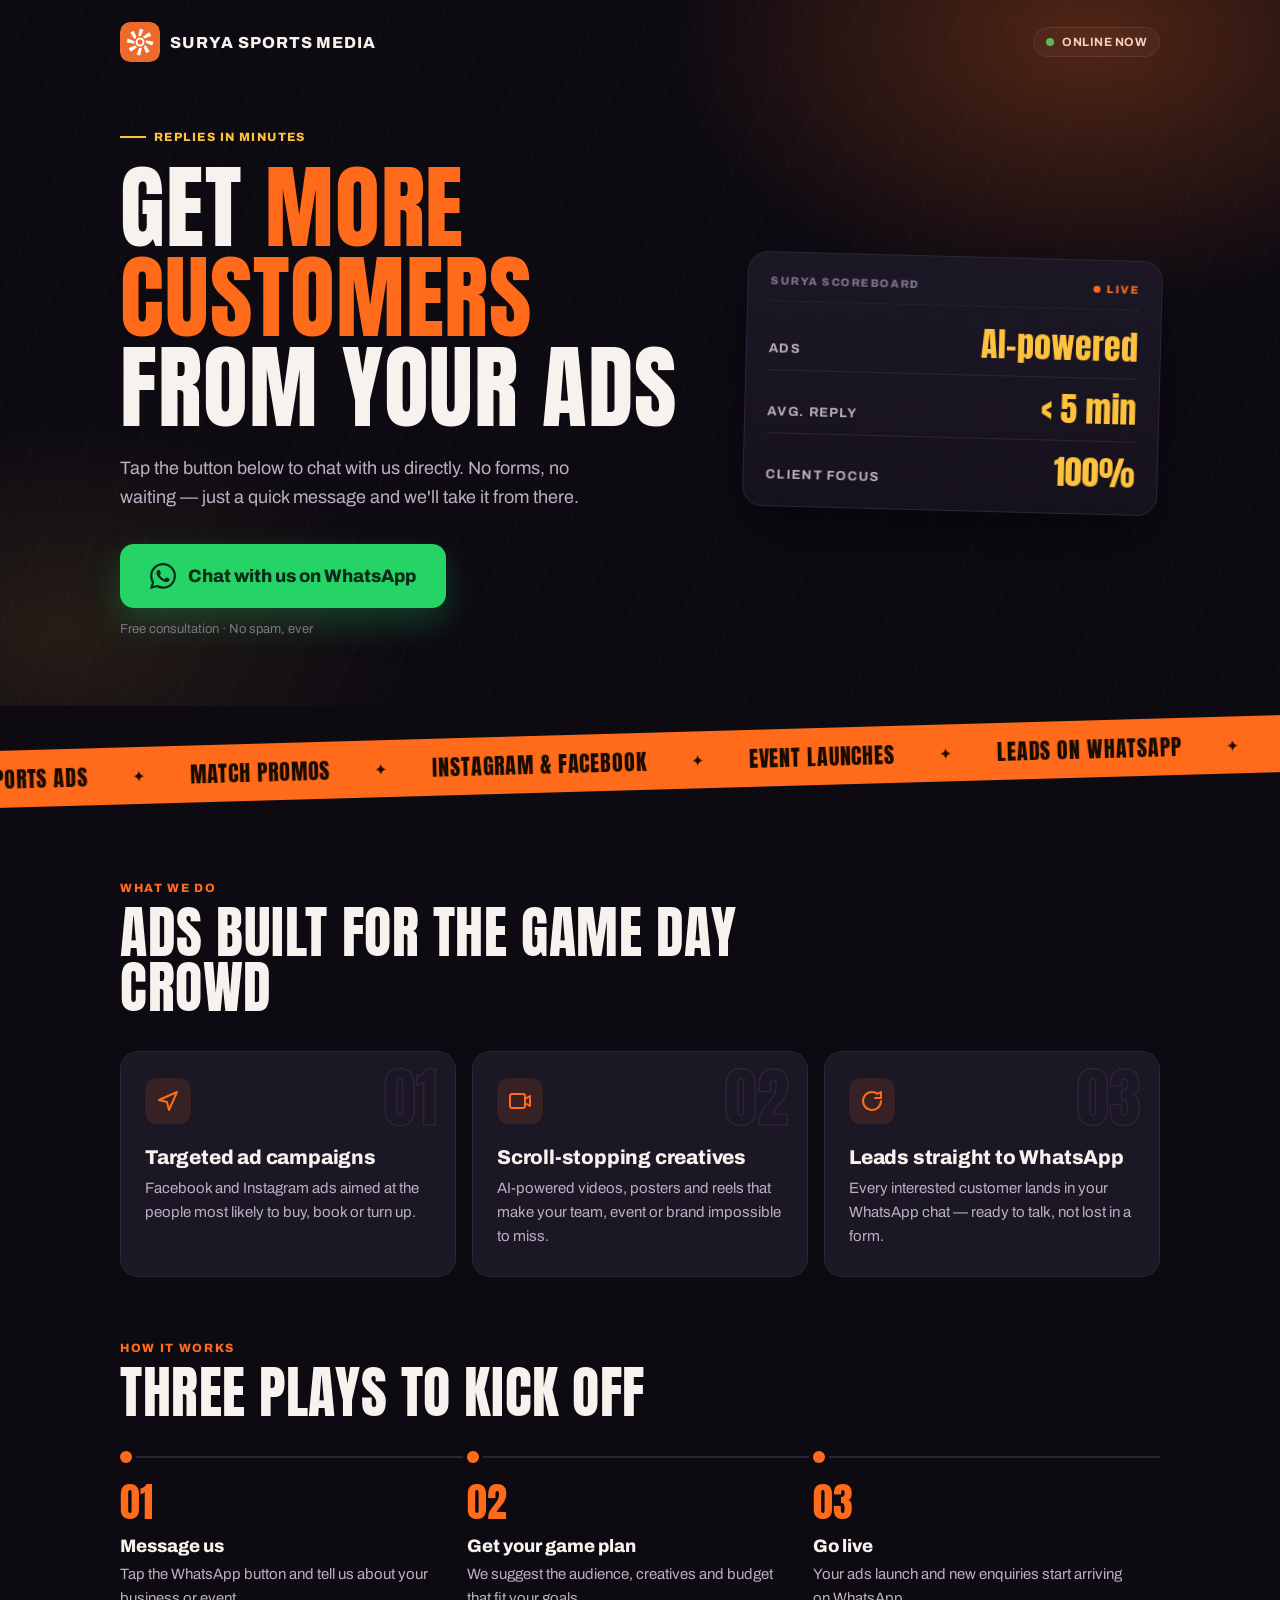
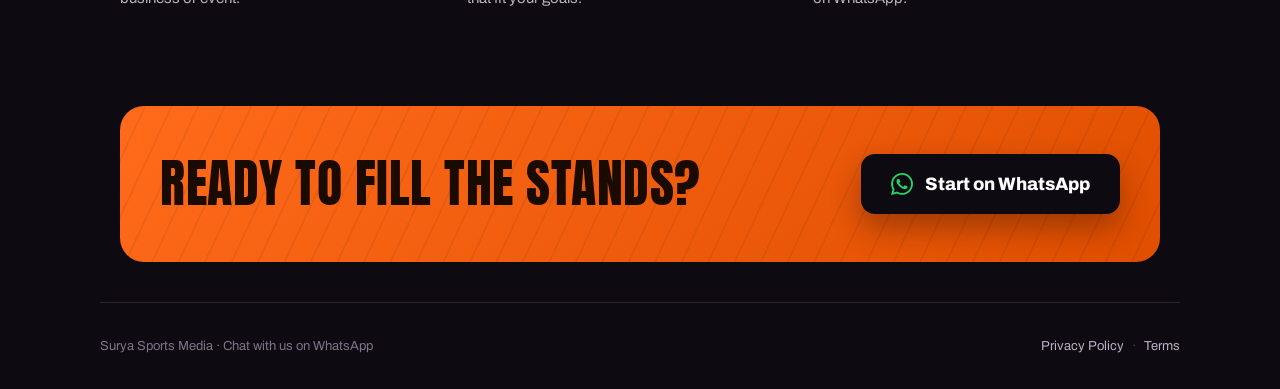
==== index.html @ 75f26e88 "uploading File" ====
<!DOCTYPE html>
<html lang="en">
<head>
<meta charset="utf-8">
<meta name="viewport" content="width=device-width, initial-scale=1, viewport-fit=cover">
<title>Surya Sports Media — Chat on WhatsApp</title>
<meta name="description" content="Message Surya Sports Media on WhatsApp for a free consultation. No forms, no waiting.">
<meta name="robots" content="index, follow">
<meta name="theme-color" content="#0d0a12">
<meta name="format-detection" content="telephone=no">

<!-- Open Graph / social preview (values are refreshed from config.js at runtime) -->
<meta property="og:type" content="website">
<meta property="og:site_name" content="Surya Sports Media">
<meta property="og:title" content="Surya Sports Media — Chat on WhatsApp">
<meta property="og:image" content="assets/og-image.png">
<meta property="og:description" content="Message Surya Sports Media on WhatsApp for a free consultation. No forms, no waiting.">
<meta name="twitter:card" content="summary_large_image">
<meta name="twitter:image" content="assets/og-image.png">

<link rel="icon" type="image/svg+xml" href="assets/surya-mark.svg">
<link rel="icon" type="image/png" href="assets/favicon.png">
<link rel="apple-touch-icon" href="assets/apple-touch-icon.png">

<link rel="preconnect" href="https://fonts.googleapis.com">
<link rel="preconnect" href="https://fonts.gstatic.com" crossorigin>
<link href="https://fonts.googleapis.com/css2?family=Anton&family=Archivo:wght@400;500;600;700;800&display=swap" rel="stylesheet">

<style>
  *, *::before, *::after { margin: 0; padding: 0; box-sizing: border-box; }

  :root {
    --sun:        #FF6B1A;
    --sun-deep:   #E04E00;
    --gold:       #FFC23D;
    --green:      #25D366;
    --green-deep: #128C4E;
    --bg:         #0d0a12;
    --bg-2:       #16121d;
    --card:       #1c1725;
    --line:       #2c2537;
    --text:       #F6F2EE;
    --text-soft:  #B9B0C2;
    --text-faint: #7d7488;
  }

  html { -webkit-text-size-adjust: 100%; scroll-behavior: smooth; }

  body {
    font-family: 'Archivo', system-ui, -apple-system, 'Segoe UI', sans-serif;
    -webkit-font-smoothing: antialiased;
    color: var(--text);
    background: var(--bg);
    overflow-x: clip;
  }

  [hidden] { display: none !important; }

  a { color: var(--sun); }

  .wrap { width: 100%; max-width: 1080px; margin: 0 auto; padding: 0 20px; }

  .display {
    font-family: 'Anton', 'Archivo', Impact, sans-serif;
    font-weight: 400;
    text-transform: uppercase;
    letter-spacing: 0.01em;
    line-height: 0.98;
  }

  /* ---------- header ---------- */

  .topbar {
    display: flex; align-items: center; justify-content: space-between; gap: 12px;
    padding-top: 22px; padding-bottom: 22px;
  }

  .brand { display: flex; align-items: center; gap: 10px; min-width: 0; }

  .brand-mark {
    width: 40px; height: 40px; flex: none;
    border-radius: 10px;
    background: linear-gradient(135deg, var(--sun), var(--sun-deep));
    display: flex; align-items: center; justify-content: center;
    color: #fff; font-weight: 800; font-size: 18px;
    overflow: hidden;
  }
  .brand-mark.has-logo { background: none; }
  .brand-mark img { width: 100%; height: 100%; display: block; }

  .brand-name {
    font-weight: 800; font-size: 16px; letter-spacing: 0.06em; text-transform: uppercase;
    overflow: hidden; text-overflow: ellipsis; white-space: nowrap;
  }

  .status-pill {
    flex: none;
    display: inline-flex; align-items: center; gap: 8px;
    font-size: 12px; font-weight: 700; letter-spacing: 0.04em; text-transform: uppercase;
    color: var(--text);
    border: 1px solid var(--line);
    background: var(--bg-2);
    padding: 7px 12px;
    border-radius: 999px;
  }

  .live-dot {
    width: 8px; height: 8px; border-radius: 50%;
    background: var(--green);
    box-shadow: 0 0 0 0 rgba(37,211,102,.6);
    animation: live 1.8s infinite;
  }

  /* ---------- hero ---------- */

  .hero {
    position: relative;
    padding: 40px 0 64px;
    isolation: isolate;
  }

  /* stadium-light glow + pitch lines */
  .hero::before {
    content: "";
    position: absolute; inset: -120px 0 0 0; z-index: -1;
    background:
      radial-gradient(600px 380px at 85% 10%, rgba(255,107,26,.28), transparent 70%),
      radial-gradient(500px 300px at 5% 90%, rgba(255,194,61,.10), transparent 70%),
      repeating-linear-gradient(115deg, transparent 0 46px, rgba(255,255,255,.025) 46px 47px);
  }

  .hero-grid {
    display: grid;
    grid-template-columns: 1.25fr 0.9fr;
    gap: 48px;
    align-items: center;
  }

  .hero-copy { animation: floatUp .5s ease both; }

  .badge {
    display: inline-flex; align-items: center; gap: 8px;
    font-size: 12px; font-weight: 800; letter-spacing: .12em; text-transform: uppercase;
    color: var(--gold);
    margin-bottom: 18px;
  }
  .badge::before { content: ""; width: 26px; height: 2px; background: var(--gold); }

  h1 {
    font-size: clamp(48px, 8.5vw, 92px);
    margin-bottom: 22px;
  }
  h1 .hl { color: var(--sun); }

  .sub {
    font-size: 18px; line-height: 1.6;
    color: var(--text-soft);
    max-width: 500px;
    margin-bottom: 32px;
    text-wrap: pretty;
  }

  /* ---------- CTA ---------- */

  .cta {
    display: inline-flex; align-items: center; justify-content: center; gap: 12px;
    background: var(--green);
    color: #062b16;
    font-family: inherit;
    font-size: 18px; font-weight: 800;
    padding: 19px 30px;
    border-radius: 14px;
    text-decoration: none;
    cursor: pointer;
    box-shadow: 0 14px 34px rgba(37,211,102,.25);
    transition: transform .15s ease, box-shadow .15s ease, background .15s ease;
  }
  .cta svg path { fill: #062b16; }
  .cta:hover  { color: #062b16; background: #3ee07a; transform: translateY(-2px); box-shadow: 0 18px 40px rgba(37,211,102,.35); }
  .cta:active { transform: translateY(0) scale(.99); }
  .cta:focus-visible { outline: 3px solid var(--gold); outline-offset: 3px; }
  .cta svg { flex: none; }

  .note {
    font-size: 13px; color: var(--text-faint);
    margin-top: 14px; min-height: 20px;
  }
  .note.is-active { color: var(--green); font-weight: 700; }

  .fallback {
    font-size: 13px; font-weight: 600; color: var(--text-soft);
    margin-top: 8px; display: none;
  }
  .fallback.is-visible { display: block; animation: floatUp .35s ease both; }

  /* ---------- scoreboard (trust row) ---------- */

  .scoreboard {
    background: linear-gradient(180deg, var(--card), var(--bg-2));
    border: 1px solid var(--line);
    border-radius: 20px;
    padding: 22px;
    box-shadow: 0 30px 60px rgba(0,0,0,.45);
    transform: rotate(1.5deg);
    animation: floatUp .6s .1s ease both;
  }

  .scoreboard-head {
    display: flex; justify-content: space-between; align-items: center;
    font-size: 11px; font-weight: 800; letter-spacing: .14em; text-transform: uppercase;
    color: var(--text-faint);
    padding-bottom: 14px; margin-bottom: 6px;
    border-bottom: 1px dashed var(--line);
  }
  .scoreboard-head .live { color: var(--sun); display: inline-flex; align-items: center; gap: 6px; }
  .scoreboard-head .live::before {
    content: ""; width: 7px; height: 7px; border-radius: 50%; background: var(--sun);
    animation: blink 1.2s steps(2) infinite;
  }

  .trust > div {
    display: flex; align-items: baseline; justify-content: space-between; gap: 16px;
    padding: 14px 0;
    border-bottom: 1px solid var(--line);
  }
  .trust > div:last-child { border-bottom: 0; padding-bottom: 2px; }

  .stat-value {
    order: 2;
    font-family: 'Anton', Impact, sans-serif;
    font-size: 34px; line-height: 1;
    color: var(--gold);
    font-variant-numeric: tabular-nums;
  }
  .stat-label {
    order: 1;
    font-size: 13px; font-weight: 700; letter-spacing: .1em; text-transform: uppercase;
    color: var(--text-soft);
  }

  /* ---------- ticker ---------- */

  .ticker-wrap { overflow: hidden; padding: 24px 0; }

  .ticker {
    background: var(--sun);
    color: #1a0b00;
    transform: rotate(-1.6deg);
    margin: 0 -40px;
    overflow: hidden;
    border-top: 3px solid var(--bg);
    border-bottom: 3px solid var(--bg);
  }
  .ticker-track {
    display: flex; width: max-content;
    animation: ticker 26s linear infinite;
  }
  .ticker span {
    font-family: 'Anton', Impact, sans-serif;
    font-size: 22px; text-transform: uppercase; letter-spacing: .04em;
    padding: 12px 22px;
    white-space: nowrap;
  }
  .ticker span::after { content: "✦"; margin-left: 44px; font-size: 16px; vertical-align: 3px; }

  /* ---------- sections ---------- */

  .section { padding: 64px 0 0; }

  .eyebrow {
    font-size: 12px; font-weight: 800; letter-spacing: .14em; text-transform: uppercase;
    color: var(--sun);
    margin-bottom: 10px;
  }

  .section h2 { font-size: clamp(36px, 5.5vw, 56px); margin-bottom: 36px; max-width: 700px; }

  .cards {
    display: grid; grid-template-columns: repeat(3, 1fr); gap: 16px;
  }

  .card {
    position: relative;
    background: var(--card);
    border: 1px solid var(--line);
    border-radius: 18px;
    padding: 26px 24px 28px;
    overflow: hidden;
    transition: border-color .2s ease, transform .2s ease;
  }
  .card:hover { border-color: var(--sun); transform: translateY(-3px); }

  .card-num {
    font-family: 'Anton', Impact, sans-serif;
    font-size: 64px; line-height: 1;
    color: transparent;
    -webkit-text-stroke: 1.5px var(--line);
    position: absolute; right: 18px; top: 14px;
  }

  .card-icon {
    width: 46px; height: 46px; border-radius: 12px;
    background: rgba(255,107,26,.12);
    color: var(--sun);
    display: flex; align-items: center; justify-content: center;
    margin-bottom: 22px;
  }

  .card h3 { font-size: 20px; font-weight: 800; margin-bottom: 8px; letter-spacing: -.01em; }
  .card p  { font-size: 15px; line-height: 1.6; color: var(--text-soft); }

  /* steps */

  .steps {
    display: grid; grid-template-columns: repeat(3, 1fr);
    counter-reset: step;
    border-top: 2px solid var(--line);
  }
  .step { padding: 24px 24px 0 0; position: relative; }
  .step::before {
    counter-increment: step;
    content: counter(step, decimal-leading-zero);
    display: block;
    font-family: 'Anton', Impact, sans-serif;
    font-size: 40px; color: var(--sun); line-height: 1;
    margin-bottom: 14px;
  }
  .step::after {
    content: ""; position: absolute; top: -7px; left: 0;
    width: 12px; height: 12px; border-radius: 50%;
    background: var(--sun); box-shadow: 0 0 0 4px var(--bg);
  }
  .step h3 { font-size: 18px; font-weight: 800; margin-bottom: 6px; }
  .step p  { font-size: 15px; line-height: 1.6; color: var(--text-soft); }

  /* final CTA band */

  .final {
    margin-top: 96px;
    background:
      repeating-linear-gradient(115deg, transparent 0 22px, rgba(0,0,0,.06) 22px 24px),
      linear-gradient(135deg, var(--sun), var(--sun-deep));
    border-radius: 24px;
    padding: 48px 40px;
    display: flex; align-items: center; justify-content: space-between; gap: 28px;
    flex-wrap: wrap;
    color: #1a0b00;
  }
  .final h2 { font-size: clamp(34px, 5vw, 52px); margin: 0; max-width: 560px; }
  .final .cta { background: #0d0a12; color: #fff; box-shadow: 0 14px 30px rgba(0,0,0,.3); }
  .final .cta svg path { fill: var(--green); }
  .final .cta:hover { background: #1f1828; color: #fff; }

  /* ---------- footer ---------- */

  .footer {
    padding: 36px 0 calc(36px + env(safe-area-inset-bottom));
    margin-top: 40px;
    font-size: 13px; color: var(--text-faint);
    display: flex; justify-content: space-between; gap: 12px; flex-wrap: wrap;
    border-top: 1px solid var(--line);
  }
  .footer a { color: var(--text-soft); text-decoration: none; }
  .footer a:hover { color: var(--sun); text-decoration: underline; }
  .footer .sep { opacity: .5; margin: 0 8px; }

  /* ---------- motion ---------- */

  @keyframes live {
    0%   { box-shadow: 0 0 0 0 rgba(37,211,102,.6); }
    70%  { box-shadow: 0 0 0 8px rgba(37,211,102,0); }
    100% { box-shadow: 0 0 0 0 rgba(37,211,102,0); }
  }
  @keyframes blink { 50% { opacity: 0; } }
  @keyframes ticker { to { transform: translateX(-50%); } }
  @keyframes floatUp {
    from { opacity: 0; transform: translateY(14px); }
    to   { opacity: 1; }
  }

  @media (prefers-reduced-motion: reduce) {
    *, *::before, *::after {
      animation-duration: .001ms !important;
      animation-iteration-count: 1 !important;
      transition-duration: .001ms !important;
    }
  }

  /* ---------- responsive ---------- */

  @media (max-width: 860px) {
    .hero-grid { grid-template-columns: 1fr; gap: 40px; }
    .scoreboard { transform: none; }
    .cards, .steps { grid-template-columns: 1fr; }
    .steps { border-top: 0; border-left: 2px solid var(--line); padding-left: 22px; }
    .step { padding: 0 0 28px; }
    .step::after { top: 6px; left: -29px; }
    .final { padding: 36px 24px; }
  }

  @media (max-width: 480px) {
    .hero { padding-top: 20px; }
    .sub { font-size: 16px; }
    .cta { width: 100%; font-size: 17px; padding: 18px 20px; }
    .status-pill .pill-text { display: none; }
    .section { padding-top: 64px; }
  }
</style>

<script src="config.js"></script>
<!-- Meta Pixel Code -->
<script>
!function(f,b,e,v,n,t,s)
{if(f.fbq)return;n=f.fbq=function(){n.callMethod?
n.callMethod.apply(n,arguments):n.queue.push(arguments)};
if(!f._fbq)f._fbq=n;n.push=n;n.loaded=!0;n.version='2.0';
n.queue=[];t=b.createElement(e);t.async=!0;
t.src=v;s=b.getElementsByTagName(e)[0];
s.parentNode.insertBefore(t,s)}(window, document,'script',
'https://connect.facebook.net/en_US/fbevents.js');
fbq('init', '1594994882106538');
fbq('track', 'PageView');

// Subscribe — fired when the visitor taps a WhatsApp button (once per visit)
var subscribeTracked = false;
document.addEventListener('click', function (e) {
  if (!subscribeTracked && e.target.closest && e.target.closest('[data-wa-cta]')) {
    subscribeTracked = true;
    fbq('track', 'Subscribe');
  }
});
</script>
<noscript><img height="1" width="1" style="display:none"
src="https://www.facebook.com/tr?id=1594994882106538&ev=PageView&noscript=1"
/></noscript>
<!-- End Meta Pixel Code -->
</head>

<body>

<header class="wrap topbar">
  <div class="brand">
    <div class="brand-mark" id="brandMark" aria-hidden="true">S</div>
    <span class="brand-name" id="brandName">Surya Sports Media</span>
  </div>
  <span class="status-pill"><span class="live-dot" aria-hidden="true"></span><span class="pill-text" id="onlineLabel">Online now</span></span>
</header>

<main>

  <section class="hero">
    <div class="wrap hero-grid">

      <div class="hero-copy">
        <div class="badge" id="badge">Replies in minutes</div>

        <h1 class="display" id="headline">Get more customers from your ads</h1>

        <p class="sub" id="subheadline">
          Tap the button below to chat with us directly. No forms, no waiting — just a quick message and we'll take it from there.
        </p>

        <a class="cta" id="cta" data-wa-cta href="#" rel="noopener nofollow" aria-label="Chat with us on WhatsApp">
          <svg width="26" height="26" viewBox="0 0 24 24" fill="#fff" aria-hidden="true" focusable="false"><path d="M17.472 14.382c-.297-.149-1.758-.867-2.03-.967-.273-.099-.471-.148-.67.15-.197.297-.767.966-.94 1.164-.173.199-.347.223-.644.075-.297-.15-1.255-.463-2.39-1.475-.883-.788-1.48-1.761-1.653-2.059-.173-.297-.018-.458.13-.606.134-.133.298-.347.446-.52.149-.174.198-.298.298-.497.099-.198.05-.371-.025-.52-.075-.149-.669-1.612-.916-2.207-.242-.579-.487-.5-.669-.51l-.57-.01c-.198 0-.52.074-.792.372-.272.297-1.04 1.016-1.04 2.479 0 1.462 1.065 2.875 1.213 3.074.149.198 2.096 3.2 5.077 4.487.709.306 1.262.489 1.694.625.712.227 1.36.195 1.872.118.571-.085 1.758-.719 2.006-1.413.248-.694.248-1.289.173-1.413-.074-.124-.272-.198-.57-.347m-5.421 7.403h-.004a9.87 9.87 0 01-5.031-1.378l-.361-.214-3.741.982.998-3.648-.235-.374a9.86 9.86 0 01-1.51-5.26c.001-5.45 4.436-9.884 9.888-9.884 2.64 0 5.122 1.03 6.988 2.898a9.825 9.825 0 012.893 6.994c-.003 5.45-4.437 9.884-9.885 9.884m8.413-18.297A11.815 11.815 0 0012.05 0C5.495 0 .16 5.335.157 11.892c0 2.096.547 4.142 1.588 5.945L.057 24l6.305-1.654a11.882 11.882 0 005.683 1.448h.005c6.554 0 11.89-5.335 11.893-11.893a11.821 11.821 0 00-3.48-8.413Z"/></svg>
          <span id="buttonLabel">Chat with us on WhatsApp</span>
        </a>

        <p class="note" id="note" role="status" aria-live="polite">Free consultation · No spam, ever</p>
        <p class="fallback" id="fallback">Didn't open automatically? Tap the button above.</p>
      </div>

      <aside class="scoreboard" aria-label="Why teams choose us">
        <div class="scoreboard-head"><span>Surya Scoreboard</span><span class="live">Live</span></div>
        <div class="trust" id="trust" hidden></div>
      </aside>

    </div>
  </section>

  <div class="ticker-wrap" aria-hidden="true"><div class="ticker"><div class="ticker-track"><span>Sports ads</span><span>Match promos</span><span>Instagram &amp; Facebook</span><span>Event launches</span><span>Leads on WhatsApp</span><span>AI-powered creatives</span><span>Sports ads</span><span>Match promos</span><span>Instagram &amp; Facebook</span><span>Event launches</span><span>Leads on WhatsApp</span><span>AI-powered creatives</span></div></div></div>

  <section class="section">
    <div class="wrap">
      <p class="eyebrow">What we do</p>
      <h2 class="display">Ads built for the game day crowd</h2>

      <div class="cards">
        <article class="card">
          <span class="card-num" aria-hidden="true">01</span>
          <div class="card-icon"><svg width="24" height="24" viewBox="0 0 24 24" fill="none" stroke="currentColor" stroke-width="2" stroke-linecap="round" stroke-linejoin="round" aria-hidden="true"><path d="M3 11l18-8-8 18-2-8-8-2z"/></svg></div>
          <h3>Targeted ad campaigns</h3>
          <p>Facebook and Instagram ads aimed at the people most likely to buy, book or turn up.</p>
        </article>
        <article class="card">
          <span class="card-num" aria-hidden="true">02</span>
          <div class="card-icon"><svg width="24" height="24" viewBox="0 0 24 24" fill="none" stroke="currentColor" stroke-width="2" stroke-linecap="round" stroke-linejoin="round" aria-hidden="true"><rect x="2" y="5" width="15" height="14" rx="2"/><path d="M17 10l5-3v10l-5-3z"/></svg></div>
          <h3>Scroll-stopping creatives</h3>
          <p>AI-powered videos, posters and reels that make your team, event or brand impossible to miss.</p>
        </article>
        <article class="card">
          <span class="card-num" aria-hidden="true">03</span>
          <div class="card-icon"><svg width="24" height="24" viewBox="0 0 24 24" fill="none" stroke="currentColor" stroke-width="2" stroke-linecap="round" stroke-linejoin="round" aria-hidden="true"><path d="M21 12a9 9 0 1 1-3.5-7.1L21 3v6h-6"/></svg></div>
          <h3>Leads straight to WhatsApp</h3>
          <p>Every interested customer lands in your WhatsApp chat — ready to talk, not lost in a form.</p>
        </article>
      </div>
    </div>
  </section>

  <section class="section">
    <div class="wrap">
      <p class="eyebrow">How it works</p>
      <h2 class="display">Three plays to kick off</h2>

      <div class="steps">
        <div class="step">
          <h3>Message us</h3>
          <p>Tap the WhatsApp button and tell us about your business or event.</p>
        </div>
        <div class="step">
          <h3>Get your game plan</h3>
          <p>We suggest the audience, creatives and budget that fit your goals.</p>
        </div>
        <div class="step">
          <h3>Go live</h3>
          <p>Your ads launch and new enquiries start arriving on WhatsApp.</p>
        </div>
      </div>

      <div class="final">
        <h2 class="display">Ready to fill the stands?</h2>
        <a class="cta" data-wa-cta href="#" rel="noopener nofollow" aria-label="Chat with us on WhatsApp">
          <svg width="22" height="22" viewBox="0 0 24 24" fill="#fff" aria-hidden="true" focusable="false"><path d="M17.472 14.382c-.297-.149-1.758-.867-2.03-.967-.273-.099-.471-.148-.67.15-.197.297-.767.966-.94 1.164-.173.199-.347.223-.644.075-.297-.15-1.255-.463-2.39-1.475-.883-.788-1.48-1.761-1.653-2.059-.173-.297-.018-.458.13-.606.134-.133.298-.347.446-.52.149-.174.198-.298.298-.497.099-.198.05-.371-.025-.52-.075-.149-.669-1.612-.916-2.207-.242-.579-.487-.5-.669-.51l-.57-.01c-.198 0-.52.074-.792.372-.272.297-1.04 1.016-1.04 2.479 0 1.462 1.065 2.875 1.213 3.074.149.198 2.096 3.2 5.077 4.487.709.306 1.262.489 1.694.625.712.227 1.36.195 1.872.118.571-.085 1.758-.719 2.006-1.413.248-.694.248-1.289.173-1.413-.074-.124-.272-.198-.57-.347m-5.421 7.403h-.004a9.87 9.87 0 01-5.031-1.378l-.361-.214-3.741.982.998-3.648-.235-.374a9.86 9.86 0 01-1.51-5.26c.001-5.45 4.436-9.884 9.888-9.884 2.64 0 5.122 1.03 6.988 2.898a9.825 9.825 0 012.893 6.994c-.003 5.45-4.437 9.884-9.885 9.884m8.413-18.297A11.815 11.815 0 0012.05 0C5.495 0 .16 5.335.157 11.892c0 2.096.547 4.142 1.588 5.945L.057 24l6.305-1.654a11.882 11.882 0 005.683 1.448h.005c6.554 0 11.89-5.335 11.893-11.893a11.821 11.821 0 00-3.48-8.413Z"/></svg>
          <span>Start on WhatsApp</span>
        </a>
      </div>
    </div>
  </section>

</main>

<footer class="wrap footer">
  <span><span id="footerBrand">Surya Sports Media</span> · <span id="footerNote">Chat with us on WhatsApp</span></span>
  <span>
    <a id="privacyLink" href="privacy.html">Privacy Policy</a><span class="sep">·</span><a id="termsLink" href="terms.html">Terms</a>
  </span>
</footer>

<script src="app.js"></script>
</body>
</html>
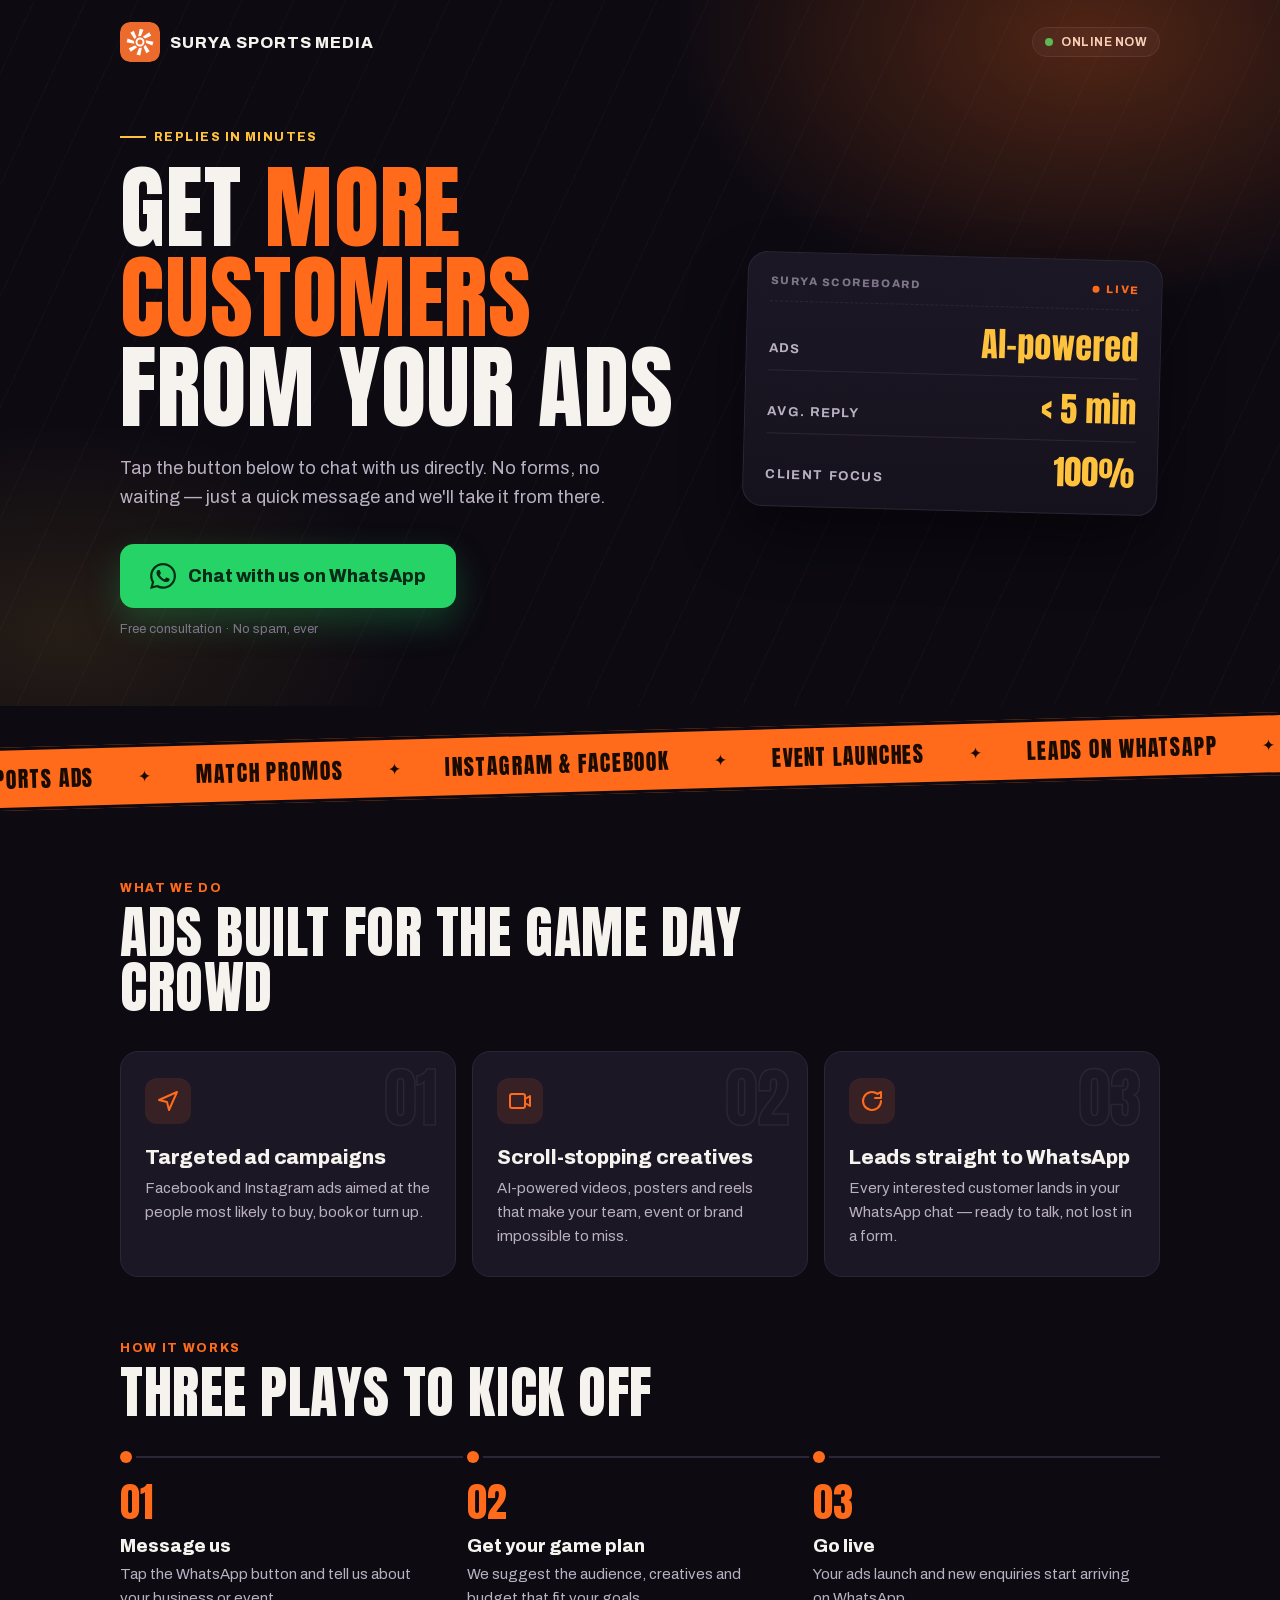
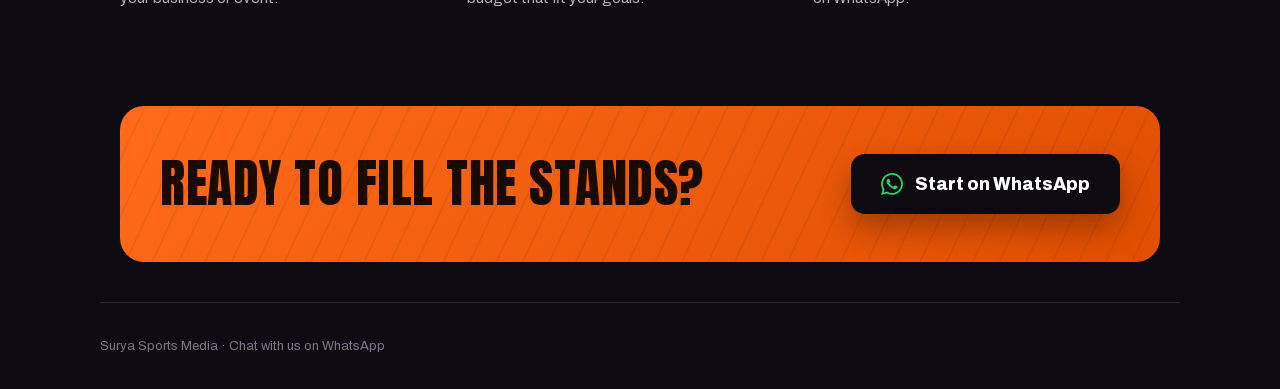
==== commit abca3805: "Rebuild Everything" ====
--- a/index.html
+++ b/index.html
@@ -9,7 +9,7 @@
 <meta name="theme-color" content="#0d0a12">
 <meta name="format-detection" content="telephone=no">
 
-<!-- Open Graph / social preview (values are refreshed from config.js at runtime) -->
+<!-- Open Graph / social preview -->
 <meta property="og:type" content="website">
 <meta property="og:site_name" content="Surya Sports Media">
 <meta property="og:title" content="Surya Sports Media — Chat on WhatsApp">
@@ -22,11 +22,28 @@
 <link rel="icon" type="image/png" href="assets/favicon.png">
 <link rel="apple-touch-icon" href="assets/apple-touch-icon.png">
 
-<link rel="preconnect" href="https://fonts.googleapis.com">
-<link rel="preconnect" href="https://fonts.gstatic.com" crossorigin>
-<link href="https://fonts.googleapis.com/css2?family=Anton&family=Archivo:wght@400;500;600;700;800&display=swap" rel="stylesheet">
+<!-- Fonts are served from this site (not Google Fonts) so nothing on another
+     domain holds up the first paint on slow mobile connections. -->
+<link rel="preload" href="assets/fonts/anton-latin.woff2" as="font" type="font/woff2" crossorigin>
+<link rel="preload" href="assets/fonts/archivo-latin.woff2" as="font" type="font/woff2" crossorigin>
+<link rel="preconnect" href="https://connect.facebook.net">
 
 <style>
+  @font-face {
+    font-family: 'Anton';
+    font-style: normal;
+    font-weight: 400;
+    font-display: swap;
+    src: url(assets/fonts/anton-latin.woff2) format('woff2');
+  }
+  @font-face {
+    font-family: 'Archivo';
+    font-style: normal;
+    font-weight: 400 800;
+    font-display: swap;
+    src: url(assets/fonts/archivo-latin.woff2) format('woff2');
+  }
+
   *, *::before, *::after { margin: 0; padding: 0; box-sizing: border-box; }
 
   :root {
@@ -80,13 +97,8 @@
   .brand-mark {
     width: 40px; height: 40px; flex: none;
     border-radius: 10px;
-    background: linear-gradient(135deg, var(--sun), var(--sun-deep));
-    display: flex; align-items: center; justify-content: center;
-    color: #fff; font-weight: 800; font-size: 18px;
-    overflow: hidden;
-  }
-  .brand-mark.has-logo { background: none; }
-  .brand-mark img { width: 100%; height: 100%; display: block; }
+    display: block;
+  }
 
   .brand-name {
     font-weight: 800; font-size: 16px; letter-spacing: 0.06em; text-transform: uppercase;
@@ -135,8 +147,6 @@
     gap: 48px;
     align-items: center;
   }
-
-  .hero-copy { animation: floatUp .5s ease both; }
 
   .badge {
     display: inline-flex; align-items: center; gap: 8px;
@@ -187,12 +197,6 @@
   }
   .note.is-active { color: var(--green); font-weight: 700; }
 
-  .fallback {
-    font-size: 13px; font-weight: 600; color: var(--text-soft);
-    margin-top: 8px; display: none;
-  }
-  .fallback.is-visible { display: block; animation: floatUp .35s ease both; }
-
   /* ---------- scoreboard (trust row) ---------- */
 
   .scoreboard {
@@ -202,7 +206,6 @@
     padding: 22px;
     box-shadow: 0 30px 60px rgba(0,0,0,.45);
     transform: rotate(1.5deg);
-    animation: floatUp .6s .1s ease both;
   }
 
   .scoreboard-head {
@@ -360,9 +363,6 @@
     display: flex; justify-content: space-between; gap: 12px; flex-wrap: wrap;
     border-top: 1px solid var(--line);
   }
-  .footer a { color: var(--text-soft); text-decoration: none; }
-  .footer a:hover { color: var(--sun); text-decoration: underline; }
-  .footer .sep { opacity: .5; margin: 0 8px; }
 
   /* ---------- motion ---------- */
 
@@ -373,10 +373,6 @@
   }
   @keyframes blink { 50% { opacity: 0; } }
   @keyframes ticker { to { transform: translateX(-50%); } }
-  @keyframes floatUp {
-    from { opacity: 0; transform: translateY(14px); }
-    to   { opacity: 1; }
-  }
 
   @media (prefers-reduced-motion: reduce) {
     *, *::before, *::after {
@@ -407,7 +403,6 @@
   }
 </style>
 
-<script src="config.js"></script>
 <!-- Meta Pixel Code -->
 <script>
 !function(f,b,e,v,n,t,s)
@@ -420,15 +415,7 @@
 'https://connect.facebook.net/en_US/fbevents.js');
 fbq('init', '1594994882106538');
 fbq('track', 'PageView');
-
-// Subscribe — fired when the visitor taps a WhatsApp button (once per visit)
-var subscribeTracked = false;
-document.addEventListener('click', function (e) {
-  if (!subscribeTracked && e.target.closest && e.target.closest('[data-wa-cta]')) {
-    subscribeTracked = true;
-    fbq('track', 'Subscribe');
-  }
-});
+// Subscribe is fired when a WhatsApp button is tapped (script at the bottom)
 </script>
 <noscript><img height="1" width="1" style="display:none"
 src="https://www.facebook.com/tr?id=1594994882106538&ev=PageView&noscript=1"
@@ -440,10 +427,10 @@
 
 <header class="wrap topbar">
   <div class="brand">
-    <div class="brand-mark" id="brandMark" aria-hidden="true">S</div>
-    <span class="brand-name" id="brandName">Surya Sports Media</span>
+    <img class="brand-mark" src="assets/surya-mark.svg" alt="" width="40" height="40">
+    <span class="brand-name">Surya Sports Media</span>
   </div>
-  <span class="status-pill"><span class="live-dot" aria-hidden="true"></span><span class="pill-text" id="onlineLabel">Online now</span></span>
+  <span class="status-pill"><span class="live-dot" aria-hidden="true"></span><span class="pill-text">Online now</span></span>
 </header>
 
 <main>
@@ -452,26 +439,29 @@
     <div class="wrap hero-grid">
 
       <div class="hero-copy">
-        <div class="badge" id="badge">Replies in minutes</div>
-
-        <h1 class="display" id="headline">Get more customers from your ads</h1>
-
-        <p class="sub" id="subheadline">
+        <div class="badge">Replies in minutes</div>
+
+        <h1 class="display">Get <span class="hl">more customers</span> from your ads</h1>
+
+        <p class="sub">
           Tap the button below to chat with us directly. No forms, no waiting — just a quick message and we'll take it from there.
         </p>
 
-        <a class="cta" id="cta" data-wa-cta href="#" rel="noopener nofollow" aria-label="Chat with us on WhatsApp">
+        <a class="cta" data-wa-cta href="https://wa.me/919423576797?text=Hi%20Surya%20Sports%20Media!%20I%20saw%20your%20ad%20and%20I%27m%20interested.%20Please%20share%20the%20details." rel="nofollow" aria-label="Chat with us on WhatsApp — opens WhatsApp">
           <svg width="26" height="26" viewBox="0 0 24 24" fill="#fff" aria-hidden="true" focusable="false"><path d="M17.472 14.382c-.297-.149-1.758-.867-2.03-.967-.273-.099-.471-.148-.67.15-.197.297-.767.966-.94 1.164-.173.199-.347.223-.644.075-.297-.15-1.255-.463-2.39-1.475-.883-.788-1.48-1.761-1.653-2.059-.173-.297-.018-.458.13-.606.134-.133.298-.347.446-.52.149-.174.198-.298.298-.497.099-.198.05-.371-.025-.52-.075-.149-.669-1.612-.916-2.207-.242-.579-.487-.5-.669-.51l-.57-.01c-.198 0-.52.074-.792.372-.272.297-1.04 1.016-1.04 2.479 0 1.462 1.065 2.875 1.213 3.074.149.198 2.096 3.2 5.077 4.487.709.306 1.262.489 1.694.625.712.227 1.36.195 1.872.118.571-.085 1.758-.719 2.006-1.413.248-.694.248-1.289.173-1.413-.074-.124-.272-.198-.57-.347m-5.421 7.403h-.004a9.87 9.87 0 01-5.031-1.378l-.361-.214-3.741.982.998-3.648-.235-.374a9.86 9.86 0 01-1.51-5.26c.001-5.45 4.436-9.884 9.888-9.884 2.64 0 5.122 1.03 6.988 2.898a9.825 9.825 0 012.893 6.994c-.003 5.45-4.437 9.884-9.885 9.884m8.413-18.297A11.815 11.815 0 0012.05 0C5.495 0 .16 5.335.157 11.892c0 2.096.547 4.142 1.588 5.945L.057 24l6.305-1.654a11.882 11.882 0 005.683 1.448h.005c6.554 0 11.89-5.335 11.893-11.893a11.821 11.821 0 00-3.48-8.413Z"/></svg>
-          <span id="buttonLabel">Chat with us on WhatsApp</span>
+          <span>Chat with us on WhatsApp</span>
         </a>
 
         <p class="note" id="note" role="status" aria-live="polite">Free consultation · No spam, ever</p>
-        <p class="fallback" id="fallback">Didn't open automatically? Tap the button above.</p>
       </div>
 
       <aside class="scoreboard" aria-label="Why teams choose us">
         <div class="scoreboard-head"><span>Surya Scoreboard</span><span class="live">Live</span></div>
-        <div class="trust" id="trust" hidden></div>
+        <div class="trust">
+          <div><div class="stat-value">AI-powered</div><div class="stat-label">Ads</div></div>
+          <div><div class="stat-value">&lt; 5 min</div><div class="stat-label">Avg. reply</div></div>
+          <div><div class="stat-value">100%</div><div class="stat-label">Client focus</div></div>
+        </div>
       </aside>
 
     </div>
@@ -529,7 +519,7 @@
 
       <div class="final">
         <h2 class="display">Ready to fill the stands?</h2>
-        <a class="cta" data-wa-cta href="#" rel="noopener nofollow" aria-label="Chat with us on WhatsApp">
+        <a class="cta" data-wa-cta href="https://wa.me/919423576797?text=Hi%20Surya%20Sports%20Media!%20I%20saw%20your%20ad%20and%20I%27m%20interested.%20Please%20share%20the%20details." rel="nofollow" aria-label="Start on WhatsApp — opens WhatsApp">
           <svg width="22" height="22" viewBox="0 0 24 24" fill="#fff" aria-hidden="true" focusable="false"><path d="M17.472 14.382c-.297-.149-1.758-.867-2.03-.967-.273-.099-.471-.148-.67.15-.197.297-.767.966-.94 1.164-.173.199-.347.223-.644.075-.297-.15-1.255-.463-2.39-1.475-.883-.788-1.48-1.761-1.653-2.059-.173-.297-.018-.458.13-.606.134-.133.298-.347.446-.52.149-.174.198-.298.298-.497.099-.198.05-.371-.025-.52-.075-.149-.669-1.612-.916-2.207-.242-.579-.487-.5-.669-.51l-.57-.01c-.198 0-.52.074-.792.372-.272.297-1.04 1.016-1.04 2.479 0 1.462 1.065 2.875 1.213 3.074.149.198 2.096 3.2 5.077 4.487.709.306 1.262.489 1.694.625.712.227 1.36.195 1.872.118.571-.085 1.758-.719 2.006-1.413.248-.694.248-1.289.173-1.413-.074-.124-.272-.198-.57-.347m-5.421 7.403h-.004a9.87 9.87 0 01-5.031-1.378l-.361-.214-3.741.982.998-3.648-.235-.374a9.86 9.86 0 01-1.51-5.26c.001-5.45 4.436-9.884 9.888-9.884 2.64 0 5.122 1.03 6.988 2.898a9.825 9.825 0 012.893 6.994c-.003 5.45-4.437 9.884-9.885 9.884m8.413-18.297A11.815 11.815 0 0012.05 0C5.495 0 .16 5.335.157 11.892c0 2.096.547 4.142 1.588 5.945L.057 24l6.305-1.654a11.882 11.882 0 005.683 1.448h.005c6.554 0 11.89-5.335 11.893-11.893a11.821 11.821 0 00-3.48-8.413Z"/></svg>
           <span>Start on WhatsApp</span>
         </a>
@@ -540,12 +530,49 @@
 </main>
 
 <footer class="wrap footer">
-  <span><span id="footerBrand">Surya Sports Media</span> · <span id="footerNote">Chat with us on WhatsApp</span></span>
-  <span>
-    <a id="privacyLink" href="privacy.html">Privacy Policy</a><span class="sep">·</span><a id="termsLink" href="terms.html">Terms</a>
-  </span>
+  <span>Surya Sports Media · Chat with us on WhatsApp</span>
 </footer>
 
-<script src="app.js"></script>
+<script>
+(function () {
+  // Each WhatsApp button is a plain link, so it works even before this script
+  // runs. Two rules keep the redirect reliable:
+  //  - Never preventDefault and redirect from code: inside the Facebook /
+  //    Instagram in-app browsers that loses the tap's user gesture and
+  //    WhatsApp never opens.
+  //  - No target="_blank": some in-app browsers ignore it, and in Meta's
+  //    Event Setup Tool popup it opens WhatsApp in a tab hidden behind it.
+  // The pixel sends Subscribe with sendBeacon / fetch keepalive, so the event
+  // still arrives when the page navigates away.
+  var note = document.getElementById('note');
+  var noteText = note.textContent;
+  var tracked = false;
+  var resetTimer = null;
+
+  function resetNote() {
+    note.textContent = noteText;
+    note.classList.remove('is-active');
+  }
+
+  Array.prototype.forEach.call(document.querySelectorAll('[data-wa-cta]'), function (cta) {
+    cta.addEventListener('click', function () {
+      // Once per visit, so repeat taps don't double count
+      if (!tracked && window.fbq) {
+        tracked = true;
+        fbq('track', 'Subscribe', { value: 0, currency: 'INR', predicted_ltv: 0 });
+      }
+      note.textContent = 'Opening WhatsApp…';
+      note.classList.add('is-active');
+      // WhatsApp usually opens as a separate app, so this page can still be showing
+      clearTimeout(resetTimer);
+      resetTimer = setTimeout(resetNote, 4000);
+    });
+  });
+
+  window.addEventListener('pageshow', function (e) {
+    if (e.persisted) resetNote();
+  });
+})();
+</script>
 </body>
 </html>
